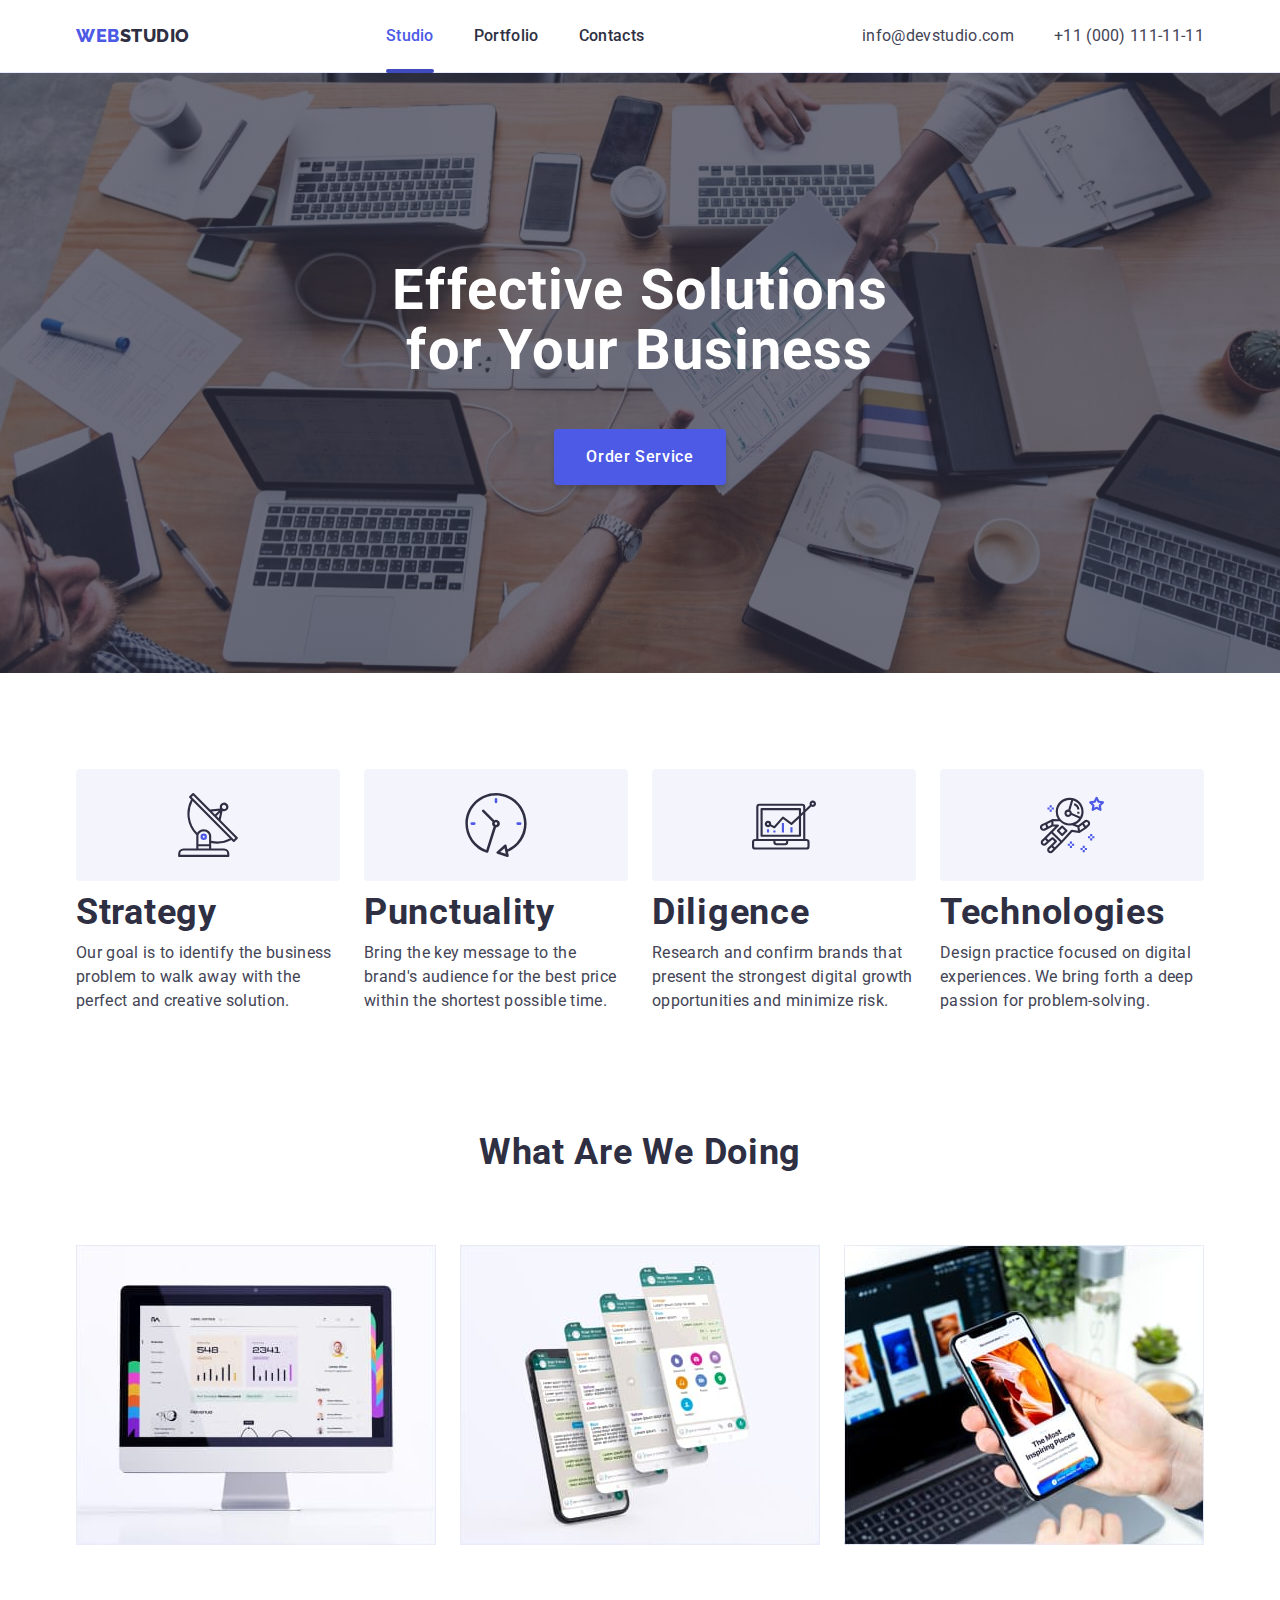
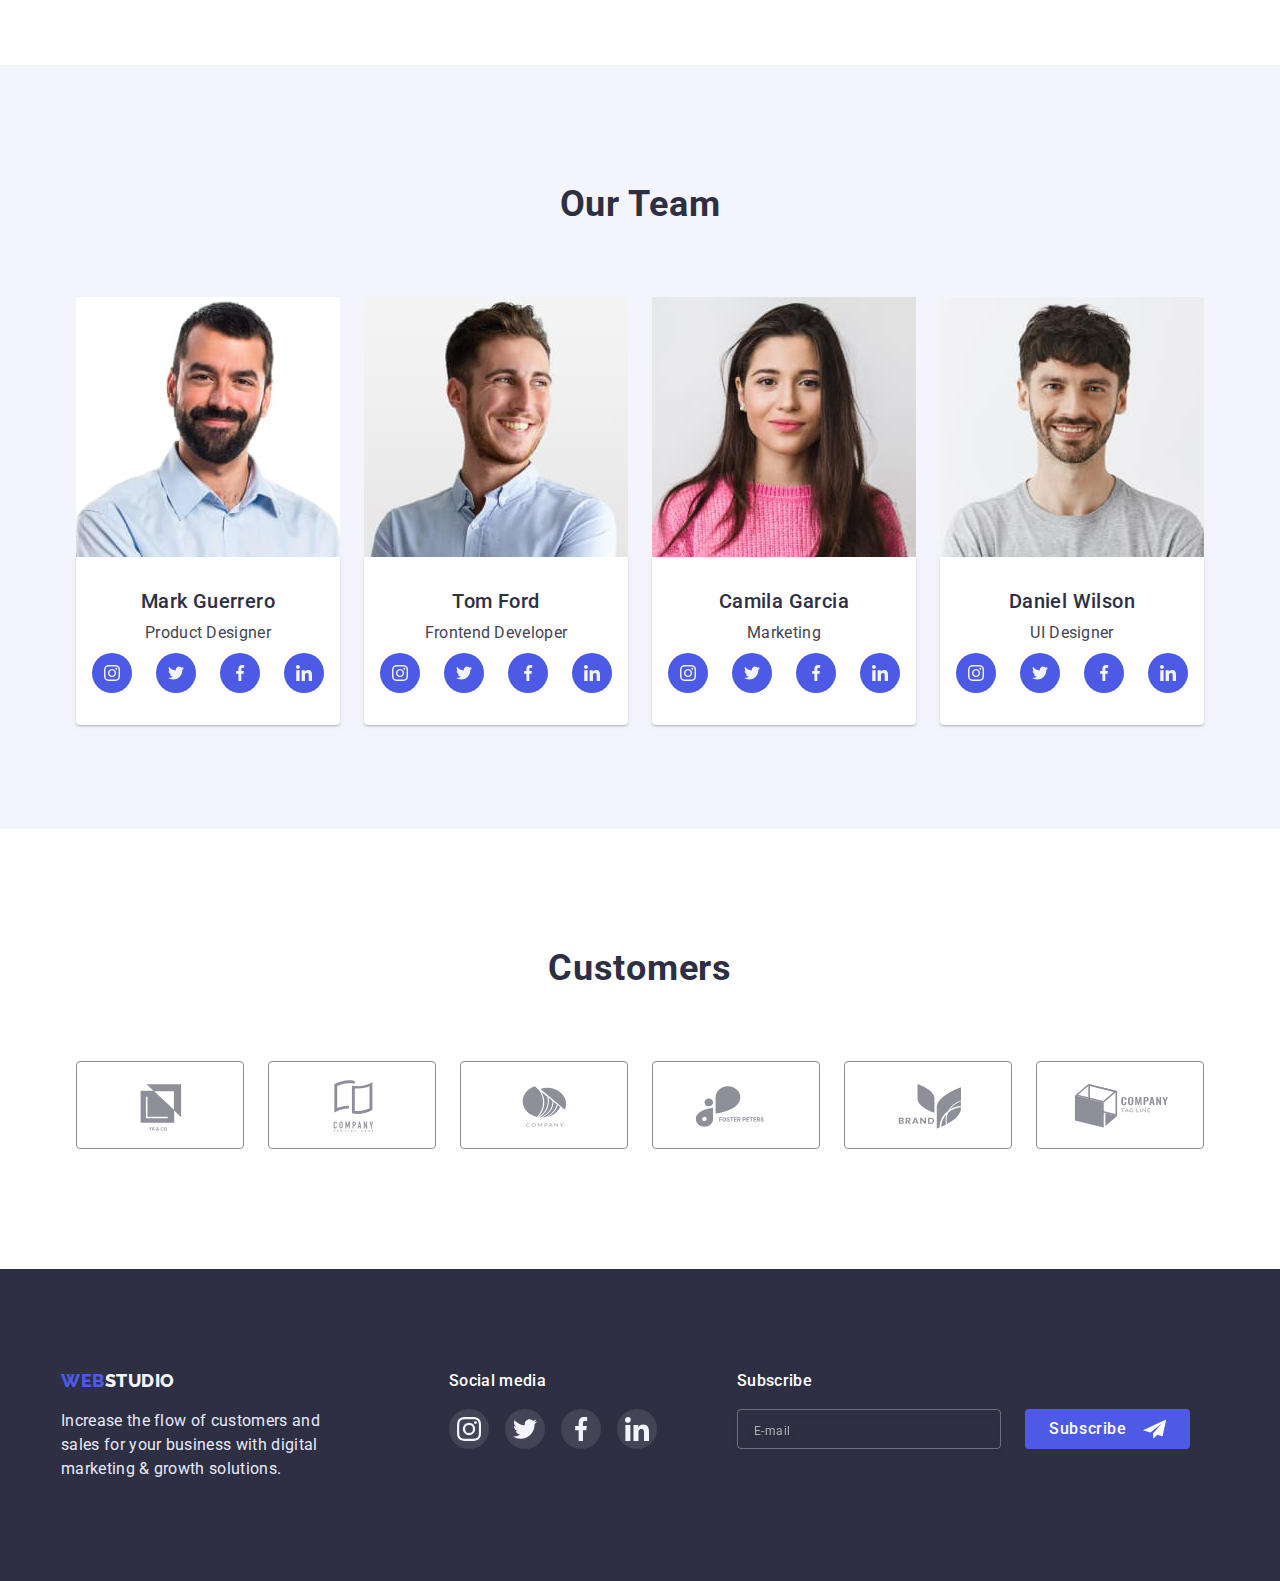
==== index.html @ 9e7ec1f4 "finished" ====
<!DOCTYPE html>
<html lang="en">
	<head>
		<meta charset="UTF-8" />
		<meta http-equiv="X-UA-Compatible" content="IE=edge" />
		<meta name="viewport" content="width=device-width, initial-scale=1.0" />

		<link rel="stylesheet" href="https://cdn.jsdelivr.net/npm/modern-normalize@1.1.0/modern-normalize.min.css" />
		<link rel="stylesheet" href="./css/styles.css" />
		<link rel="preconnect" href="https://fonts.googleapis.com" />
		<link rel="preconnect" href="https://fonts.gstatic.com" crossorigin />
		<link
			href="https://fonts.googleapis.com/css2?family=Raleway:wght@800&family=Roboto:wght@400;500;700&display=swap"
			rel="stylesheet"
		/>
		<title>WebStudio</title>
	</head>
	<body>
		<!-- Header -->
		<header class="header">
			<div class="container header-container">
				<nav class="header-navigation">
					<a class="logo-link link" href="./index.html">Web<span>Studio</span></a>
					<ul class="menu list">
						<li class="menu-item">
							<a class="menu-link link current" href="./index.html">Studio</a>
						</li>
						<li class="menu-item">
							<a class="menu-link link" href="./portfolio.html">Portfolio</a>
						</li>
						<li class="menu-item">
							<a class="menu-link link" href="">Contacts</a>
						</li>
					</ul>
				</nav>

				<button type="button" class="mobile_menu_open js-open-menu">
					<svg class="mobile_menu_open_icon" width="32" height="22">
					<use href="./images/icons.svg#icon-menu-burger"></use>
					</svg>
				</button>

				<address class="address">
					<ul class="address-list list">
						<li class="address-item">
							<a class="address-link link" href="mailto:info@devstudio.com">info@devstudio.com</a>
						</li>
						<li class="address-item">
							<a class="address-link link" href="tel:+110001111111">+11 (000) 111-11-11</a>
						</li>
					</ul>
				</address>
			</div>

			<div class="mobile_menu js-menu-container is-hidden">
				<div class="container mobile-menu-container">
				<button class="mobile-menu-close-button js-close-menu" type="button" 
					><svg class="mobile-menu-close-button-icon" width="8" height="8">
						<use href="./images/icons.svg#icon-close-back"></use>
					</svg>
				</button>
				<ul class="menu-mobile-list list">
						<li class="menu-mobile-item">
							<a class="menu-mobile-link link current" href="./index.html">Studio</a>
						</li>
						<li class="menu-mobile-item">
							<a class="menu-mobile-link link" href="./portfolio.html">Portfolio</a>
						</li>
						<li class="menu-mobile-item">
							<a class="menu-mobile-link link" href="">Contacts</a>
						</li>
				</ul>
				<div class="adress-email-media-wrapper">
				<address class="address-mobile">
					<ul class="address-mobile-list list">
						<li class="address-mobile-item">
							<a class="phone-number-mobile-link link" href="tel:+110001111111">+11 (000) 111-11-11</a>
						</li>
						<li class="address-mobile-item">
							<a class="address-mobile-link link" href="mailto:info@devstudio.com">info@devstudio.com</a>
						</li>
					</ul>
				</address>
				<ul class="sotial-list-modal list">
					<li class="sotial-list-item-modal">
						<a href="" class="sotial-list-link-modal">
							<svg class="sotial-list-icon-modal" width="24" height="24">
								<use href="./images/icons.svg#icon-instagram"></use>
							</svg>
						</a>
					</li>
					<li class="sotial-list-item-modal">
						<a href="" class="sotial-list-link-modal">
							<svg class="sotial-list-icon-modal" width="24" height="24">
								<use href="./images/icons.svg#icon-twitter"></use>
							</svg>
						</a>
					</li>
					<li class="sotial-list-item-modal">
						<a href="" class="sotial-list-link-modal">
							<svg class="sotial-list-icon-modal" width="24" height="24">
								<use href="./images/icons.svg#icon-facebook"></use>
							</svg>
						</a>
					</li>
					<li class="sotial-list-item-modal">
						<a href="" class="sotial-list-link-modal">
							<svg class="sotial-list-icon-modal" width="24" height="24">
								<use href="./images/icons.svg#icon-linkedin"></use>
							</svg>
						</a>
					</li>
				</ul>
			</div>
				</div>
			</div>
		</header>

		<main>
			<!--Hero section-->
			<section class="hero">
				<div class="container hero-container">
					<h1 class="hero-title">Effective Solutions for Your Business</h1>
					<button class="order-btn" type="button" data-modal-open>Order Service</button>
				</div>
			</section>

			<!--Benefits section-->
			  <section class="benefits section">
				<div class="container">
					<h2 class="benefits-title visually-hidden">Benefits</h2>
					<ul class="benefits-list list">
						<li class="benefits-item">
							<svg class="benefits-icon" width="64" height="64">
								<use href="./images/icons.svg#icon-antenna"></use>
							</svg>
							<h3 class="benefits-subtitle subtitle mobile-tablet-title">Strategy</h3>
							<p class="benefits-description description">
								Our goal is to identify the business problem to walk away with the perfect and creative solution.
							</p>
						</li>
						<li class="benefits-item">
							<svg class="benefits-icon" width="64" height="64">
								<use href="./images/icons.svg#icon-clock"></use>
							</svg>
							<h3 class="benefits-subtitle subtitle mobile-tablet-title">Punctuality</h3>
							<p class="benefits-description description">
								Bring the key message to the brand's audience for the best price within the shortest possible time.
							</p>
						</li>
						<li class="benefits-item">
							<svg class="benefits-icon" width="64" height="64">
								<use href="./images/icons.svg#icon-diagram"></use>
							</svg>
							<h3 class="benefits-subtitle subtitle mobile-tablet-title">Diligence</h3>
							<p class="benefits-description description">
								Research and confirm brands that present the strongest digital growth opportunities and minimize risk.
							</p>
						</li>
						<li class="benefits-item">
							<svg class="benefits-icon" width="64" height="64">
								<use href="./images/icons.svg#icon-astronaut"></use>
							</svg>
							<h3 class="benefits-subtitle subtitle mobile-tablet-title">Technologies</h3>
							<p class="benefits-description description">
								Design practice focused on digital experiences. We bring forth a deep passion for problem-solving.
							</p>
						</li>
					</ul>
				</div>
			</section> 

			<!--Works section-->
			<section class="works section">
				<div class="container">
					<h2 class="works-title title">What are we doing</h2>
					<ul class="works-list list">
						<li class="works-item">
							<img 
							srcset="./images/sample-1@2x-min.jpg 2x"
							src="./images/sample-1.jpg" alt="work" width="360" />
						</li>
						<li class="works-item">
							<img 
							srcset="./images/sample-2@2x-min.jpg 2x"
							src="./images/sample-2.jpg" alt="work" width="360" />
						</li>
						<li class="works-item">
							<img 
							srcset="./images/sample-3@2x-min.jpg 2x"
							src="./images/sample-3.jpg" alt="work" width="360" />
						</li>
					</ul>
				</div>
			</section>

			<!--Our team section-->

			<section class="team section">
				<div class="container team-section-container">
					<h2 class="team-title title">Our Team</h2>
					<ul class="team-list list">
						<li class="team-item">
							<img class="team-card" 
							srcset="./images/team-card-1@2x-min.jpg 2x"
							src="./images/team-card-1.jpg" alt="worker" width="264" />
							<div class="team-item-wrapper">
								<h3 class="team-subtitle subtitle">Mark Guerrero</h3>
								<p class="team-description description">Product Designer</p>
								<ul class="sotial-list list">
									<li class="sotial-list-item">
										<a href="" class="sotial-list-link">
											<svg class="sotial-list-icon" width="16" height="16">
												<use href="./images/icons.svg#icon-instagram"></use>
											</svg>
										</a>
									</li>
									<li class="sotial-list-item">
										<a href="" class="sotial-list-link">
											<svg class="sotial-list-icon" width="16" height="16">
												<use href="./images/icons.svg#icon-twitter"></use>
											</svg>
										</a>
									</li>
									<li class="sotial-list-item">
										<a href="" class="sotial-list-link">
											<svg class="sotial-list-icon" width="16" height="16">
												<use href="./images/icons.svg#icon-facebook"></use>
											</svg>
										</a>
									</li>
									<li class="sotial-list-item">
										<a href="" class="sotial-list-link">
											<svg class="sotial-list-icon" width="16" height="16">
												<use href="./images/icons.svg#icon-linkedin"></use>
											</svg>
										</a>
									</li>
								</ul>
							</div>
						</li>
						<li class="team-item">
							<img class="team-card" 
							srcset="./images/team-card-2@2x-min.jpg 2x"
							src="./images/team-card-2.jpg" alt="worker" width="264" />
							<div class="team-item-wrapper">
								<h3 class="team-subtitle subtitle">Tom Ford</h3>
								<p class="team-description description">Frontend Developer</p>
								<ul class="sotial-list list">
									<li class="sotial-list-item">
										<a href="" class="sotial-list-link">
											<svg class="sotial-list-icon" width="16" height="16">
												<use href="./images/icons.svg#icon-instagram"></use>
											</svg>
										</a>
									</li>
									<li class="sotial-list-item">
										<a href="" class="sotial-list-link">
											<svg class="sotial-list-icon" width="16" height="16">
												<use href="./images/icons.svg#icon-twitter"></use>
											</svg>
										</a>
									</li>
									<li class="sotial-list-item">
										<a href="" class="sotial-list-link">
											<svg class="sotial-list-icon" width="16" height="16">
												<use href="./images/icons.svg#icon-facebook"></use>
											</svg>
										</a>
									</li>
									<li class="sotial-list-item">
										<a href="" class="sotial-list-link">
											<svg class="sotial-list-icon" width="16" height="16">
												<use href="./images/icons.svg#icon-linkedin"></use>
											</svg>
										</a>
									</li>
								</ul>
							</div>
						</li>
						<li class="team-item">
							<img class="team-card" 
							srcset="./images/team-card-3@2x-min.jpg 2x"
							src="./images/team-card-3.jpg" alt="worker" width="264" />
							<div class="team-item-wrapper">
								<h3 class="team-subtitle subtitle">Camila Garcia</h3>
								<p class="team-description description">Marketing</p>
								<ul class="sotial-list list">
									<li class="sotial-list-item">
										<a href="" class="sotial-list-link">
											<svg class="sotial-list-icon" width="16" height="16">
												<use href="./images/icons.svg#icon-instagram"></use>
											</svg>
										</a>
									</li>
									<li class="sotial-list-item">
										<a href="" class="sotial-list-link">
											<svg class="sotial-list-icon" width="16" height="16">
												<use href="./images/icons.svg#icon-twitter"></use>
											</svg>
										</a>
									</li>
									<li class="sotial-list-item">
										<a href="" class="sotial-list-link">
											<svg class="sotial-list-icon" width="16" height="16">
												<use href="./images/icons.svg#icon-facebook"></use>
											</svg>
										</a>
									</li>
									<li class="sotial-list-item">
										<a href="" class="sotial-list-link">
											<svg class="sotial-list-icon" width="16" height="16">
												<use href="./images/icons.svg#icon-linkedin"></use>
											</svg>
										</a>
									</li>
								</ul>
							</div>
						</li>
						<li class="team-item">
							<img class="team-card" 
							srcset="./images/team-card-4@2x-min.jpg 2x"
							src="./images/team-card-4.jpg" alt="worker" width="264" />
							<div class="team-item-wrapper">
								<h3 class="team-subtitle subtitle">Daniel Wilson</h3>
								<p class="team-description description">UI Designer</p>
								<ul class="sotial-list list">
									<li class="sotial-list-item">
										<a href="" class="sotial-list-link">
											<svg class="sotial-list-icon" width="16" height="16">
												<use href="./images/icons.svg#icon-instagram"></use>
											</svg>
										</a>
									</li>
									<li class="sotial-list-item">
										<a href="" class="sotial-list-link">
											<svg class="sotial-list-icon" width="16" height="16">
												<use href="./images/icons.svg#icon-twitter"></use>
											</svg>
										</a>
									</li>
									<li class="sotial-list-item">
										<a href="" class="sotial-list-link">
											<svg class="sotial-list-icon" width="16" height="16">
												<use href="./images/icons.svg#icon-facebook"></use>
											</svg>
										</a>
									</li>
									<li class="sotial-list-item">
										<a href="" class="sotial-list-link">
											<svg class="sotial-list-icon" width="16" height="16">
												<use href="./images/icons.svg#icon-linkedin"></use>
											</svg>
										</a>
									</li>
								</ul>
							</div>
						</li>
					</ul>
				</div>
			</section>
			<!--/Our team section-->

			<!--Customers section-->
			<section class="customers section">
				<div class="container">
					<h2 class="customers-title title">Customers</h2>
					<ul class="customers-list list">
						<li class="customers-item">
							<a href="" class="customers-link link">
								<svg class="customers-logo" width="104" height="56">
									<use href="./images/icons.svg#icon-logo"></use>
								</svg>
							</a>
						</li>
						<li class="customers-item">
							<a href="" class="customers-link link">
								<svg class="customers-logo" width="104" height="56">
									<use href="./images/icons.svg#icon-logo-2"></use>
								</svg>
							</a>
						</li>
						<li class="customers-item">
							<a href="" class="customers-link link">
								<svg class="customers-logo" width="104" height="56">
									<use href="./images/icons.svg#icon-logo-3"></use>
								</svg>
							</a>
						</li>
						<li class="customers-item">
							<a href="" class="customers-link link">
								<svg class="customers-logo" width="104" height="56">
									<use href="./images/icons.svg#icon-logo-4"></use>
								</svg>
							</a>
						</li>
						<li class="customers-item">
							<a href="" class="customers-link link">
								<svg class="customers-logo" width="104" height="56">
									<use href="./images/icons.svg#icon-logo-5"></use>
								</svg>
							</a>
						</li>
						<li class="customers-item">
							<a href="" class="customers-link link">
								<svg class="customers-logo" width="104" height="56">
									<use href="./images/icons.svg#icon-logo-6"></use>
								</svg>
							</a>
						</li>
					</ul>
				</div>
			</section>	
			<!--Customers section-->
		</main>
	

		<!-- Footer -->
		 <footer class="footer">
			<div class="footer-container container">
				<div class="footer-logo-container">
					<a class="footer-logo-link link" href="./index.html">Web<span>Studio</span></a>
					<p class="footer-text">
						Increase the flow of customers and sales for your business with digital marketing & growth solutions.
					</p>
				</div>
				<div class="footer-social">
					<h3 class="footer-social-title">Social media</h3>
					<ul class="footer-social-list list">
						<li class="footer-social-list-item">
							<a href="" class="footer-social-list-link link">
								<svg class="footer-social-list-icon" width="24" height="24">
									<use href="./images/icons.svg#icon-instagram"></use>
								</svg>
							</a>
						</li>
						<li class="footer-social-list-item">
							<a href="" class="footer-social-list-link link">
								<svg class="footer-social-list-icon" width="24" height="24">
									<use href="./images/icons.svg#icon-twitter"></use>
								</svg>
							</a>
						</li>
						<li class="footer-social-list-item">
							<a href="" class="footer-social-list-link link">
								<svg class="footer-social-list-icon" width="24" height="24">
									<use href="./images/icons.svg#icon-facebook"></use>
								</svg>
							</a>
						</li>
						<li class="footer-social-list-item">
							<a href="" class="footer-social-list-link link">
								<svg class="footer-social-list-icon" width="24" height="24">
									<use href="./images/icons.svg#icon-linkedin"></use>
								</svg>
							</a>
						</li>
					</ul>
				</div>
				<div class="footer-subscribe-form-wrapper">
					<p class="footer-subscribe-input-description">Subscribe </p>
					<form class="footer-subscribe-form">
						<label class="footer-subscribe-form-field">
							<input class="footer-subscribe-form-input" type="email" name="user_email" placeholder="E-mail" required />
						</label>
						<button type="submit" class="footer-subscribe-form-button"
							>Subscribe
							<svg class="subscribe-icon" width="24" height="24">
								<use href="./images/icons.svg#icon-send"></use>
							</svg>
						</button>
					</form>
				</div>
			</div>
		</footer>

		 <div class="backdrop is-hidden" data-modal>
			<div class="modal">
				<button class="modal-close-button" type="button" data-modal-close
					><svg class="modal-close-button-icon" width="8" height="8">
						<use href="./images/icons.svg#icon-close-back"></use>
					</svg>
				</button>

				<form class="modal-form">
					<p class="modal-form-text">Leave your contacts and we will call you </p>
					<label class="modal-form-field">
						<span class="modal-form-input-description">Name </span>
						<span class="modal-form-input-wrapper">
							<input
								class="modal-form-input"
								type="text"
								name="user_name"
								class="modal-form-text"
								required
								pattern="^[a-zA-Zа-яА-Я]+$"
								minlength="2"
							/>
							<svg class="modal-form-input-icon" width="18" height="24">
								<use href="./images/icons.svg#icon-person"></use>
							</svg>
						</span>
					</label>
					<label class="modal-form-field">
						<span class="modal-form-input-description">Phone </span>
						<span class="modal-form-input-wrapper">
							<input
								class="modal-form-input"
								type="tel"
								name="user_phone"
								class="modal-form-text"
								required
								pattern="[0-9]{3}-[0-9]{3}-[0-9]{2}-[0-9]{2}"
								title="xxx-xxx-xx-xx"
							/>
							<svg class="modal-form-input-icon" width="18" height="24">
								<use href="./images/icons.svg#icon-phone"></use>
							</svg>
						</span>
					</label>
					<label class="modal-form-field">
						<span class="modal-form-input-description">Email </span>
						<span class="modal-form-input-wrapper">
							<input class="modal-form-input" type="email" name="user_email" required />
							<svg class="modal-form-input-icon" width="18" height="24">
								<use href="./images/icons.svg#icon-email"></use>
							</svg>
						</span>
					</label>
					<label class="modal-form-field">
						<span class="modal-form-input-description">Comment </span>
						<textarea name="user_message" class="modal-form-message" placeholder="Text input"></textarea>
					</label>
					<input id="user-policy" type="checkbox" name="user_policy" class="modal-form-checkbox visually-hidden" />
					<label for="user-policy" class="modal-form-check-description">
						<span class="custom-checkbox">
							<svg class="modal-form-checkbox-icon" width="10" height="8">
								<use href="./images/icons.svg#icon-click"></use>
							</svg>
						</span>
						I accept the terms and conditions of the&nbsp;
						<a href="" class="modal-form-checkbox-link">Privacy Policy</a>
					</label>
					<button type="submit" class="modal-form-submit">Send </button>
				</form>
			</div>
		</div>

		<script src="./js/mobile-menu.js"></script>
		<script src="./js/modal.js"></script> 
		
	</body>
</html>
---- css/styles.css ----
@import url("./reset.css");
@import url("./global.css");
@import url("./components.css");
@import url("./header.css");
@import url("./mobile-menu.css");
@import url("./hero.css");
@import url("./benefits_section.css");
@import url("./works_section.css");
@import url("./team_section.css");
@import url("./customers_section.css");
@import url("./footer.css");
@import url("./modal_window.css");
@import url("./modal_form.css");
@import url("./project-list.css");
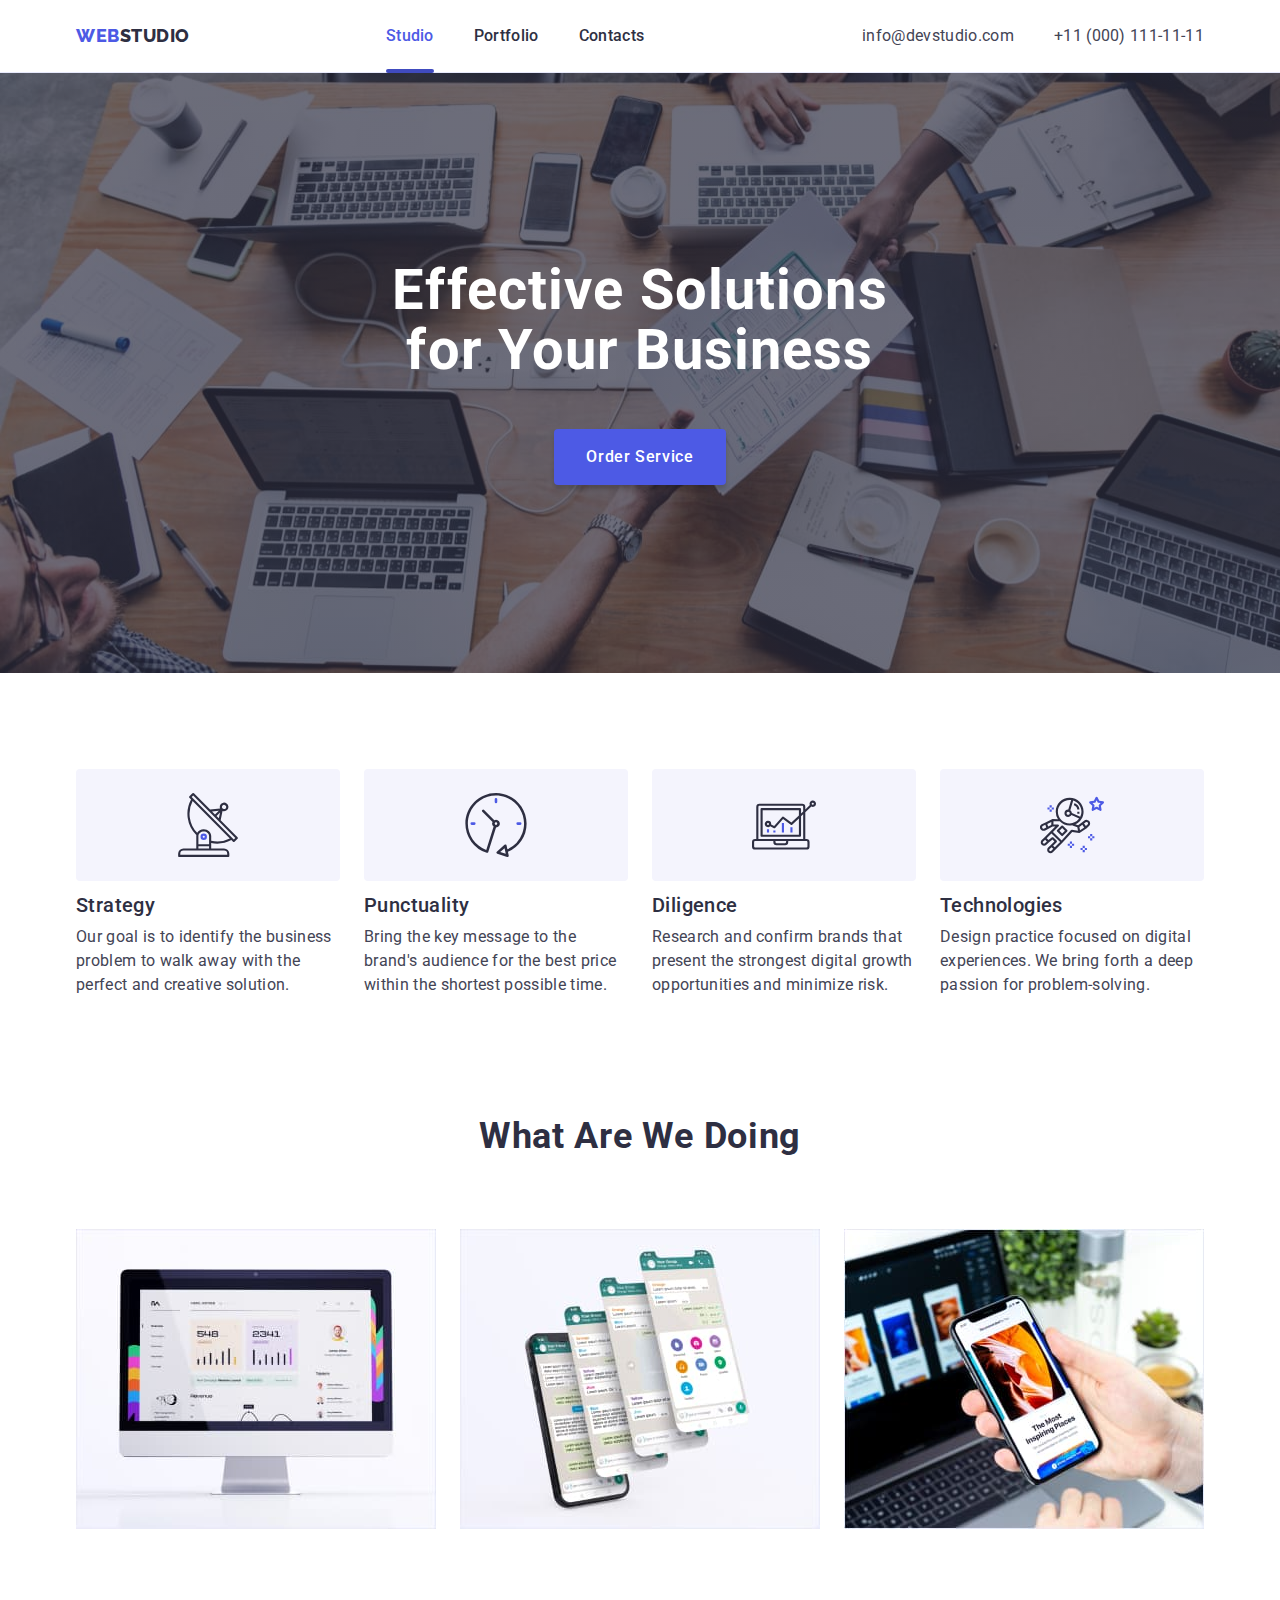
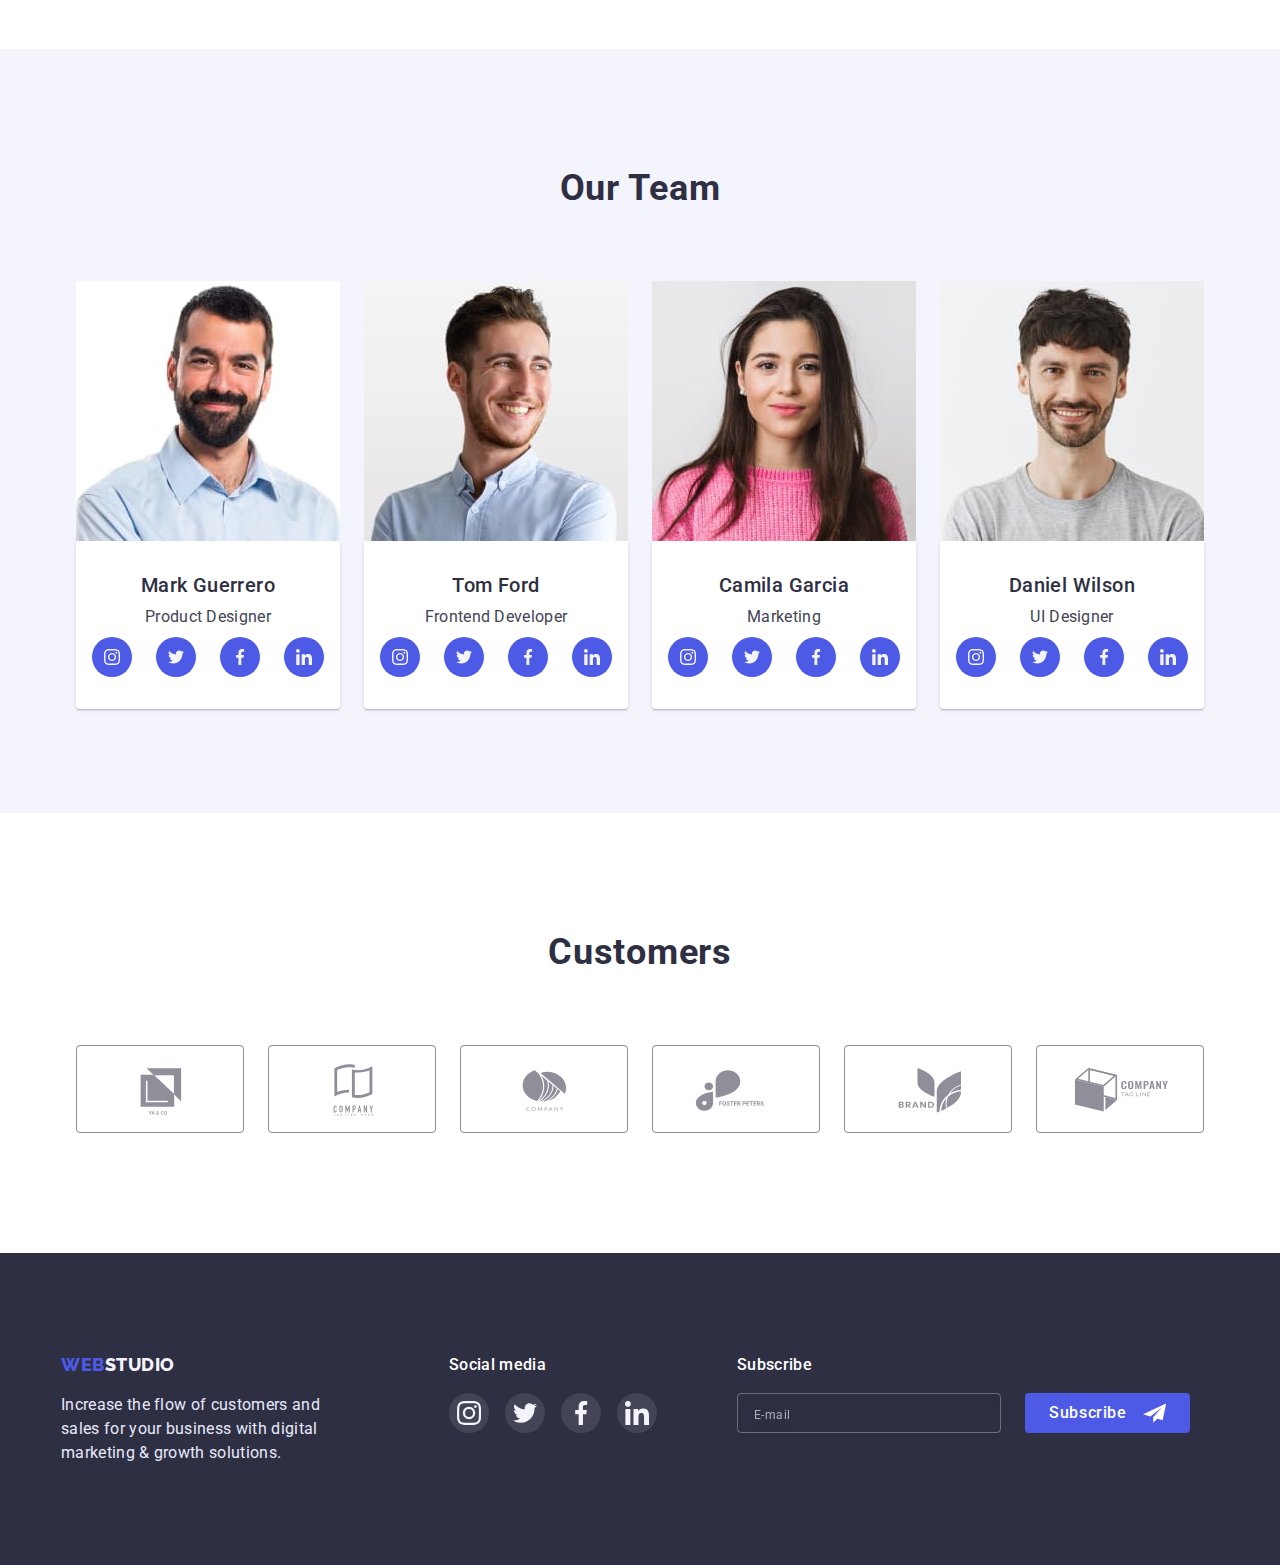
==== commit 6027fcaf: "fixed" ====
--- a/index.html
+++ b/index.html
@@ -36,7 +36,7 @@
 
 				<button type="button" class="mobile_menu_open js-open-menu">
 					<svg class="mobile_menu_open_icon" width="32" height="22">
-					<use href="./images/icons.svg#icon-menu-burger"></use>
+						<use href="./images/icons.svg#icon-menu-burger"></use>
 					</svg>
 				</button>
 
@@ -54,12 +54,12 @@
 
 			<div class="mobile_menu js-menu-container is-hidden">
 				<div class="container mobile-menu-container">
-				<button class="mobile-menu-close-button js-close-menu" type="button" 
-					><svg class="mobile-menu-close-button-icon" width="8" height="8">
-						<use href="./images/icons.svg#icon-close-back"></use>
-					</svg>
-				</button>
-				<ul class="menu-mobile-list list">
+					<button class="mobile-menu-close-button js-close-menu" type="button"
+						><svg class="mobile-menu-close-button-icon" width="8" height="8">
+							<use href="./images/icons.svg#icon-close-back"></use>
+						</svg>
+					</button>
+					<ul class="menu-mobile-list list">
 						<li class="menu-mobile-item">
 							<a class="menu-mobile-link link current" href="./index.html">Studio</a>
 						</li>
@@ -69,49 +69,49 @@
 						<li class="menu-mobile-item">
 							<a class="menu-mobile-link link" href="">Contacts</a>
 						</li>
-				</ul>
-				<div class="adress-email-media-wrapper">
-				<address class="address-mobile">
-					<ul class="address-mobile-list list">
-						<li class="address-mobile-item">
-							<a class="phone-number-mobile-link link" href="tel:+110001111111">+11 (000) 111-11-11</a>
-						</li>
-						<li class="address-mobile-item">
-							<a class="address-mobile-link link" href="mailto:info@devstudio.com">info@devstudio.com</a>
-						</li>
-					</ul>
-				</address>
-				<ul class="sotial-list-modal list">
-					<li class="sotial-list-item-modal">
-						<a href="" class="sotial-list-link-modal">
-							<svg class="sotial-list-icon-modal" width="24" height="24">
-								<use href="./images/icons.svg#icon-instagram"></use>
-							</svg>
-						</a>
-					</li>
-					<li class="sotial-list-item-modal">
-						<a href="" class="sotial-list-link-modal">
-							<svg class="sotial-list-icon-modal" width="24" height="24">
-								<use href="./images/icons.svg#icon-twitter"></use>
-							</svg>
-						</a>
-					</li>
-					<li class="sotial-list-item-modal">
-						<a href="" class="sotial-list-link-modal">
-							<svg class="sotial-list-icon-modal" width="24" height="24">
-								<use href="./images/icons.svg#icon-facebook"></use>
-							</svg>
-						</a>
-					</li>
-					<li class="sotial-list-item-modal">
-						<a href="" class="sotial-list-link-modal">
-							<svg class="sotial-list-icon-modal" width="24" height="24">
-								<use href="./images/icons.svg#icon-linkedin"></use>
-							</svg>
-						</a>
-					</li>
-				</ul>
-			</div>
+					</ul>
+					<div class="adress-email-media-wrapper">
+						<address class="address-mobile">
+							<ul class="address-mobile-list list">
+								<li class="address-mobile-item">
+									<a class="phone-number-mobile-link link" href="tel:+110001111111">+11 (000) 111-11-11</a>
+								</li>
+								<li class="address-mobile-item">
+									<a class="address-mobile-link link" href="mailto:info@devstudio.com">info@devstudio.com</a>
+								</li>
+							</ul>
+						</address>
+						<ul class="sotial-list-modal list">
+							<li class="sotial-list-item-modal">
+								<a href="" class="sotial-list-link-modal">
+									<svg class="sotial-list-icon-modal" width="24" height="24">
+										<use xlink:href="./images/icons.svg#icon-instagram"></use>
+									</svg>
+								</a>
+							</li>
+							<li class="sotial-list-item-modal">
+								<a href="" class="sotial-list-link-modal">
+									<svg class="sotial-list-icon-modal" width="24" height="24">
+										<use xlink:href="./images/icons.svg#icon-twitter"></use>
+									</svg>
+								</a>
+							</li>
+							<li class="sotial-list-item-modal">
+								<a href="" class="sotial-list-link-modal">
+									<svg class="sotial-list-icon-modal" width="24" height="24">
+										<use xlink:href="./images/icons.svg#icon-facebook"></use>
+									</svg>
+								</a>
+							</li>
+							<li class="sotial-list-item-modal">
+								<a href="" class="sotial-list-link-modal">
+									<svg class="sotial-list-icon-modal" width="24" height="24">
+										<use xlink:href="./images/icons.svg#icon-linkedin"></use>
+									</svg>
+								</a>
+							</li>
+						</ul>
+					</div>
 				</div>
 			</div>
 		</header>
@@ -126,7 +126,7 @@
 			</section>
 
 			<!--Benefits section-->
-			  <section class="benefits section">
+			<section class="benefits section">
 				<div class="container">
 					<h2 class="benefits-title visually-hidden">Benefits</h2>
 					<ul class="benefits-list list">
@@ -134,7 +134,7 @@
 							<svg class="benefits-icon" width="64" height="64">
 								<use href="./images/icons.svg#icon-antenna"></use>
 							</svg>
-							<h3 class="benefits-subtitle subtitle mobile-tablet-title">Strategy</h3>
+							<h3 class="benefits-subtitle subtitle">Strategy</h3>
 							<p class="benefits-description description">
 								Our goal is to identify the business problem to walk away with the perfect and creative solution.
 							</p>
@@ -143,7 +143,7 @@
 							<svg class="benefits-icon" width="64" height="64">
 								<use href="./images/icons.svg#icon-clock"></use>
 							</svg>
-							<h3 class="benefits-subtitle subtitle mobile-tablet-title">Punctuality</h3>
+							<h3 class="benefits-subtitle subtitle">Punctuality</h3>
 							<p class="benefits-description description">
 								Bring the key message to the brand's audience for the best price within the shortest possible time.
 							</p>
@@ -152,7 +152,7 @@
 							<svg class="benefits-icon" width="64" height="64">
 								<use href="./images/icons.svg#icon-diagram"></use>
 							</svg>
-							<h3 class="benefits-subtitle subtitle mobile-tablet-title">Diligence</h3>
+							<h3 class="benefits-subtitle subtitle">Diligence</h3>
 							<p class="benefits-description description">
 								Research and confirm brands that present the strongest digital growth opportunities and minimize risk.
 							</p>
@@ -161,14 +161,14 @@
 							<svg class="benefits-icon" width="64" height="64">
 								<use href="./images/icons.svg#icon-astronaut"></use>
 							</svg>
-							<h3 class="benefits-subtitle subtitle mobile-tablet-title">Technologies</h3>
+							<h3 class="benefits-subtitle subtitle">Technologies</h3>
 							<p class="benefits-description description">
 								Design practice focused on digital experiences. We bring forth a deep passion for problem-solving.
 							</p>
 						</li>
 					</ul>
 				</div>
-			</section> 
+			</section>
 
 			<!--Works section-->
 			<section class="works section">
@@ -176,19 +176,13 @@
 					<h2 class="works-title title">What are we doing</h2>
 					<ul class="works-list list">
 						<li class="works-item">
-							<img 
-							srcset="./images/sample-1@2x-min.jpg 2x"
-							src="./images/sample-1.jpg" alt="work" width="360" />
+							<img srcset="./images/sample-1@2x-min.jpg 2x" src="./images/sample-1.jpg" alt="work" width="360" />
 						</li>
 						<li class="works-item">
-							<img 
-							srcset="./images/sample-2@2x-min.jpg 2x"
-							src="./images/sample-2.jpg" alt="work" width="360" />
+							<img srcset="./images/sample-2@2x-min.jpg 2x" src="./images/sample-2.jpg" alt="work" width="360" />
 						</li>
 						<li class="works-item">
-							<img 
-							srcset="./images/sample-3@2x-min.jpg 2x"
-							src="./images/sample-3.jpg" alt="work" width="360" />
+							<img srcset="./images/sample-3@2x-min.jpg 2x" src="./images/sample-3.jpg" alt="work" width="360" />
 						</li>
 					</ul>
 				</div>
@@ -201,9 +195,13 @@
 					<h2 class="team-title title">Our Team</h2>
 					<ul class="team-list list">
 						<li class="team-item">
-							<img class="team-card" 
-							srcset="./images/team-card-1@2x-min.jpg 2x"
-							src="./images/team-card-1.jpg" alt="worker" width="264" />
+							<img
+								class="team-card"
+								srcset="./images/team-card-1@2x-min.jpg 2x"
+								src="./images/team-card-1.jpg"
+								alt="worker"
+								width="264"
+							/>
 							<div class="team-item-wrapper">
 								<h3 class="team-subtitle subtitle">Mark Guerrero</h3>
 								<p class="team-description description">Product Designer</p>
@@ -240,9 +238,13 @@
 							</div>
 						</li>
 						<li class="team-item">
-							<img class="team-card" 
-							srcset="./images/team-card-2@2x-min.jpg 2x"
-							src="./images/team-card-2.jpg" alt="worker" width="264" />
+							<img
+								class="team-card"
+								srcset="./images/team-card-2@2x-min.jpg 2x"
+								src="./images/team-card-2.jpg"
+								alt="worker"
+								width="264"
+							/>
 							<div class="team-item-wrapper">
 								<h3 class="team-subtitle subtitle">Tom Ford</h3>
 								<p class="team-description description">Frontend Developer</p>
@@ -279,9 +281,13 @@
 							</div>
 						</li>
 						<li class="team-item">
-							<img class="team-card" 
-							srcset="./images/team-card-3@2x-min.jpg 2x"
-							src="./images/team-card-3.jpg" alt="worker" width="264" />
+							<img
+								class="team-card"
+								srcset="./images/team-card-3@2x-min.jpg 2x"
+								src="./images/team-card-3.jpg"
+								alt="worker"
+								width="264"
+							/>
 							<div class="team-item-wrapper">
 								<h3 class="team-subtitle subtitle">Camila Garcia</h3>
 								<p class="team-description description">Marketing</p>
@@ -318,9 +324,13 @@
 							</div>
 						</li>
 						<li class="team-item">
-							<img class="team-card" 
-							srcset="./images/team-card-4@2x-min.jpg 2x"
-							src="./images/team-card-4.jpg" alt="worker" width="264" />
+							<img
+								class="team-card"
+								srcset="./images/team-card-4@2x-min.jpg 2x"
+								src="./images/team-card-4.jpg"
+								alt="worker"
+								width="264"
+							/>
 							<div class="team-item-wrapper">
 								<h3 class="team-subtitle subtitle">Daniel Wilson</h3>
 								<p class="team-description description">UI Designer</p>
@@ -410,13 +420,12 @@
 						</li>
 					</ul>
 				</div>
-			</section>	
+			</section>
 			<!--Customers section-->
 		</main>
-	
 
 		<!-- Footer -->
-		 <footer class="footer">
+		<footer class="footer">
 			<div class="footer-container container">
 				<div class="footer-logo-container">
 					<a class="footer-logo-link link" href="./index.html">Web<span>Studio</span></a>
@@ -474,7 +483,7 @@
 			</div>
 		</footer>
 
-		 <div class="backdrop is-hidden" data-modal>
+		<div class="backdrop is-hidden" data-modal>
 			<div class="modal">
 				<button class="modal-close-button" type="button" data-modal-close
 					><svg class="modal-close-button-icon" width="8" height="8">
@@ -491,7 +500,6 @@
 								class="modal-form-input"
 								type="text"
 								name="user_name"
-								class="modal-form-text"
 								required
 								pattern="^[a-zA-Zа-яА-Я]+$"
 								minlength="2"
@@ -508,7 +516,6 @@
 								class="modal-form-input"
 								type="tel"
 								name="user_phone"
-								class="modal-form-text"
 								required
 								pattern="[0-9]{3}-[0-9]{3}-[0-9]{2}-[0-9]{2}"
 								title="xxx-xxx-xx-xx"
@@ -547,7 +554,6 @@
 		</div>
 
 		<script src="./js/mobile-menu.js"></script>
-		<script src="./js/modal.js"></script> 
-		
+		<script src="./js/modal.js"></script>
 	</body>
 </html>
